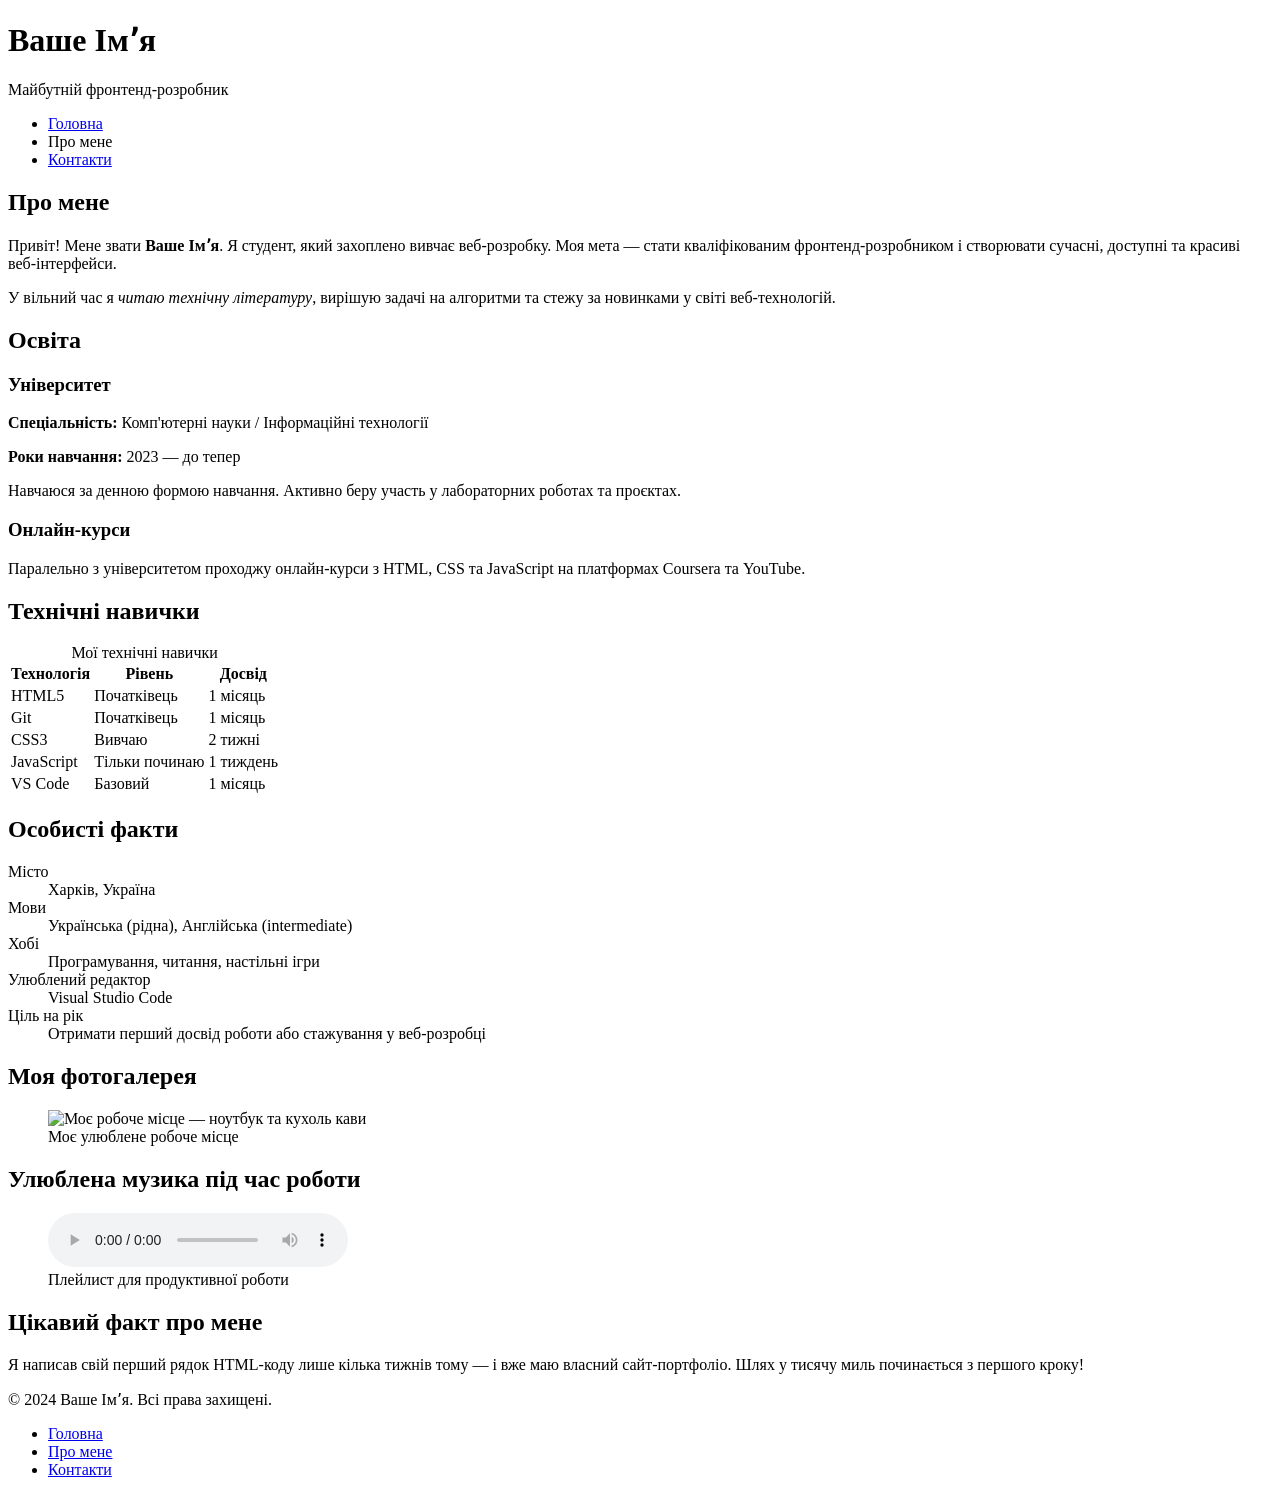
==== about.html @ 715c42d1 "feat: create about.html with personal info and skills table" ====
<!DOCTYPE html>
<html lang="uk">
<head>
    <meta charset="UTF-8">
    <meta name="viewport" content="width=device-width, initial-scale=1.0">
    <meta name="description" content="Про мене — освіта, навички та досвід">
    <meta name="author" content="Ваше Імʼя">
    <title>Про мене — Портфоліо</title>
</head>
<body>

    <header>
        <h1>Ваше Імʼя</h1>
        <p>Майбутній фронтенд-розробник</p>
        <nav>
            <ul>
                <li><a href="index.html">Головна</a></li>
                <li>Про мене</li>
                <li><a href="contacts.html">Контакти</a></li>
            </ul>
        </nav>
    </header>

    <main>

        <section>
            <h2>Про мене</h2>
            <p>
                Привіт! Мене звати <strong>Ваше Імʼя</strong>. Я студент, який захоплено вивчає
                веб-розробку. Моя мета — стати кваліфікованим фронтенд-розробником і створювати
                сучасні, доступні та красиві веб-інтерфейси.
            </p>
            <p>
                У вільний час я <em>читаю технічну літературу</em>, вирішую задачі на алгоритми
                та стежу за новинками у світі веб-технологій.
            </p>
        </section>

        <section>
            <h2>Освіта</h2>

            <article>
                <h3>Університет</h3>
                <p><strong>Спеціальність:</strong> Комп'ютерні науки / Інформаційні технології</p>
                <p><strong>Роки навчання:</strong> 2023 — до тепер</p>
                <p>Навчаюся за денною формою навчання. Активно беру участь у лабораторних роботах та проєктах.</p>
            </article>

            <article>
                <h3>Онлайн-курси</h3>
                <p>Паралельно з університетом проходжу онлайн-курси з HTML, CSS та JavaScript на платформах Coursera та YouTube.</p>
            </article>
        </section>

        <section>
            <h2>Технічні навички</h2>
            <table>
                <caption>Мої технічні навички</caption>
                <thead>
                    <tr>
                        <th>Технологія</th>
                        <th>Рівень</th>
                        <th>Досвід</th>
                    </tr>
                </thead>
                <tbody>
                    <tr>
                        <td>HTML5</td>
                        <td>Початківець</td>
                        <td>1 місяць</td>
                    </tr>
                    <tr>
                        <td>Git</td>
                        <td>Початківець</td>
                        <td>1 місяць</td>
                    </tr>
                    <tr>
                        <td>CSS3</td>
                        <td>Вивчаю</td>
                        <td>2 тижні</td>
                    </tr>
                    <tr>
                        <td>JavaScript</td>
                        <td>Тільки починаю</td>
                        <td>1 тиждень</td>
                    </tr>
                    <tr>
                        <td>VS Code</td>
                        <td>Базовий</td>
                        <td>1 місяць</td>
                    </tr>
                </tbody>
            </table>
        </section>

        <section>
            <h2>Особисті факти</h2>
            <dl>
                <dt>Місто</dt>
                <dd>Харків, Україна</dd>

                <dt>Мови</dt>
                <dd>Українська (рідна), Англійська (intermediate)</dd>

                <dt>Хобі</dt>
                <dd>Програмування, читання, настільні ігри</dd>

                <dt>Улюблений редактор</dt>
                <dd>Visual Studio Code</dd>

                <dt>Ціль на рік</dt>
                <dd>Отримати перший досвід роботи або стажування у веб-розробці</dd>
            </dl>
        </section>

        <section>
            <h2>Моя фотогалерея</h2>
            <figure>
                <img
                    src="images/workspace.jpg"
                    alt="Моє робоче місце — ноутбук та кухоль кави"
                    width="400"
                >
                <figcaption>Моє улюблене робоче місце</figcaption>
            </figure>
        </section>

        <section>
            <h2>Улюблена музика під час роботи</h2>
            <figure>
                <audio controls>
                    <source src="audio/music.mp3" type="audio/mpeg">
                    Ваш браузер не підтримує відтворення аудіо.
                </audio>
                <figcaption>Плейлист для продуктивної роботи</figcaption>
            </figure>
        </section>

        <aside>
            <h2>Цікавий факт про мене</h2>
            <p>Я написав свій перший рядок HTML-коду лише кілька тижнів тому — і вже маю власний сайт-портфоліо. Шлях у тисячу миль починається з першого кроку!</p>
        </aside>

    </main>

    <footer>
        <p>&copy; 2024 Ваше Імʼя. Всі права захищені.</p>
        <nav>
            <ul>
                <li><a href="index.html">Головна</a></li>
                <li><a href="about.html">Про мене</a></li>
                <li><a href="contacts.html">Контакти</a></li>
            </ul>
        </nav>
    </footer>

</body>
</html>
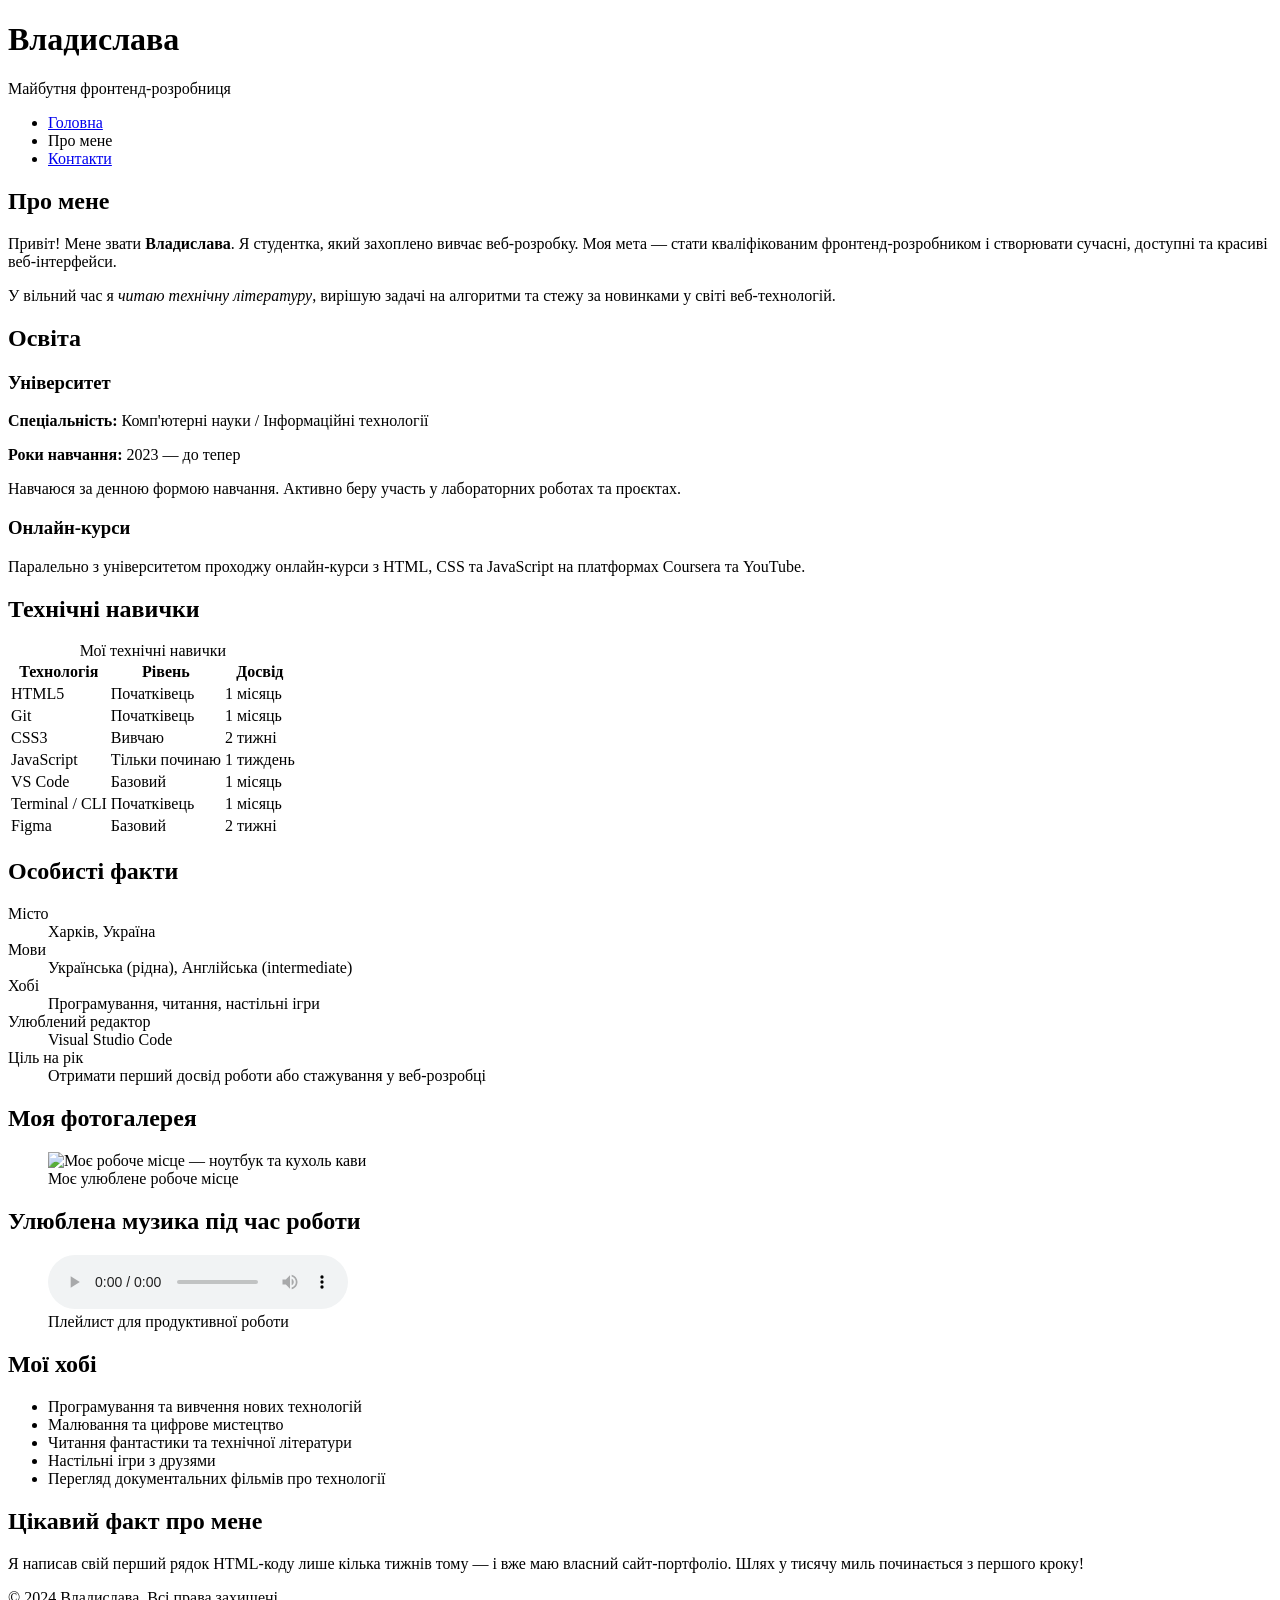
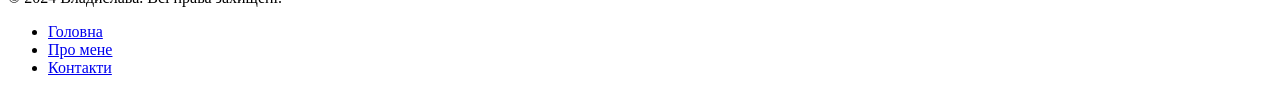
==== commit 3326bee5: "feat: add hobbies section and expand skills table" ====
--- a/about.html
+++ b/about.html
@@ -4,14 +4,14 @@
     <meta charset="UTF-8">
     <meta name="viewport" content="width=device-width, initial-scale=1.0">
     <meta name="description" content="Про мене — освіта, навички та досвід">
-    <meta name="author" content="Ваше Імʼя">
+    <meta name="author" content="Владислава">
     <title>Про мене — Портфоліо</title>
 </head>
 <body>
 
     <header>
-        <h1>Ваше Імʼя</h1>
-        <p>Майбутній фронтенд-розробник</p>
+        <h1>Владислава</h1>
+        <p>Майбутня фронтенд-розробниця</p>
         <nav>
             <ul>
                 <li><a href="index.html">Головна</a></li>
@@ -26,7 +26,7 @@
         <section>
             <h2>Про мене</h2>
             <p>
-                Привіт! Мене звати <strong>Ваше Імʼя</strong>. Я студент, який захоплено вивчає
+                Привіт! Мене звати <strong>Владислава</strong>. Я студентка, який захоплено вивчає
                 веб-розробку. Моя мета — стати кваліфікованим фронтенд-розробником і створювати
                 сучасні, доступні та красиві веб-інтерфейси.
             </p>
@@ -89,6 +89,16 @@
                         <td>Базовий</td>
                         <td>1 місяць</td>
                     </tr>
+                    <tr>
+                        <td>Terminal / CLI</td>
+                        <td>Початківець</td>
+                        <td>1 місяць</td>
+                    </tr>
+                    <tr>
+                        <td>Figma</td>
+                        <td>Базовий</td>
+                        <td>2 тижні</td>
+                    </tr>
                 </tbody>
             </table>
         </section>
@@ -136,6 +146,18 @@
             </figure>
         </section>
 
+
+        <section>
+            <h2>Мої хобі</h2>
+            <ul>
+                <li>Програмування та вивчення нових технологій</li>
+                <li>Малювання та цифрове мистецтво</li>
+                <li>Читання фантастики та технічної літератури</li>
+                <li>Настільні ігри з друзями</li>
+                <li>Перегляд документальних фільмів про технології</li>
+            </ul>
+        </section>
+
         <aside>
             <h2>Цікавий факт про мене</h2>
             <p>Я написав свій перший рядок HTML-коду лише кілька тижнів тому — і вже маю власний сайт-портфоліо. Шлях у тисячу миль починається з першого кроку!</p>
@@ -144,7 +166,7 @@
     </main>
 
     <footer>
-        <p>&copy; 2024 Ваше Імʼя. Всі права захищені.</p>
+        <p>&copy; 2024 Владислава. Всі права захищені.</p>
         <nav>
             <ul>
                 <li><a href="index.html">Головна</a></li>
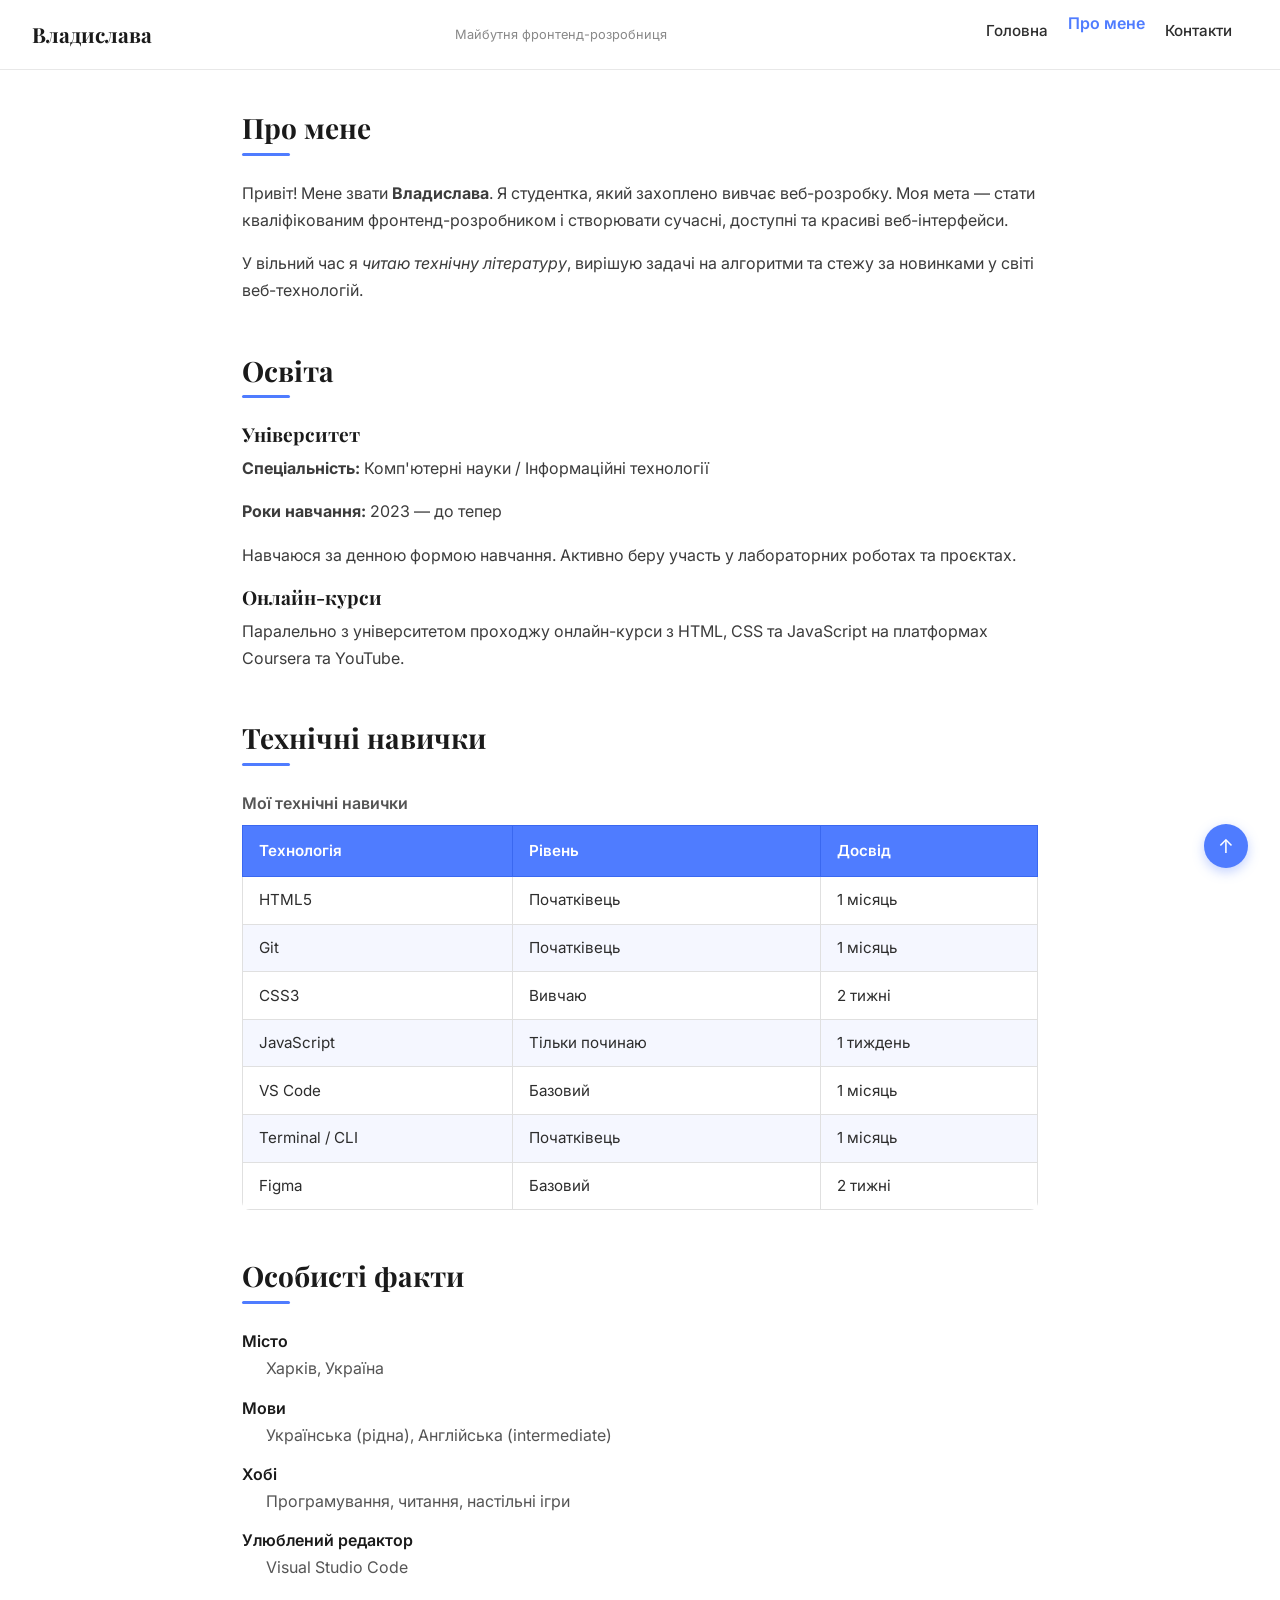
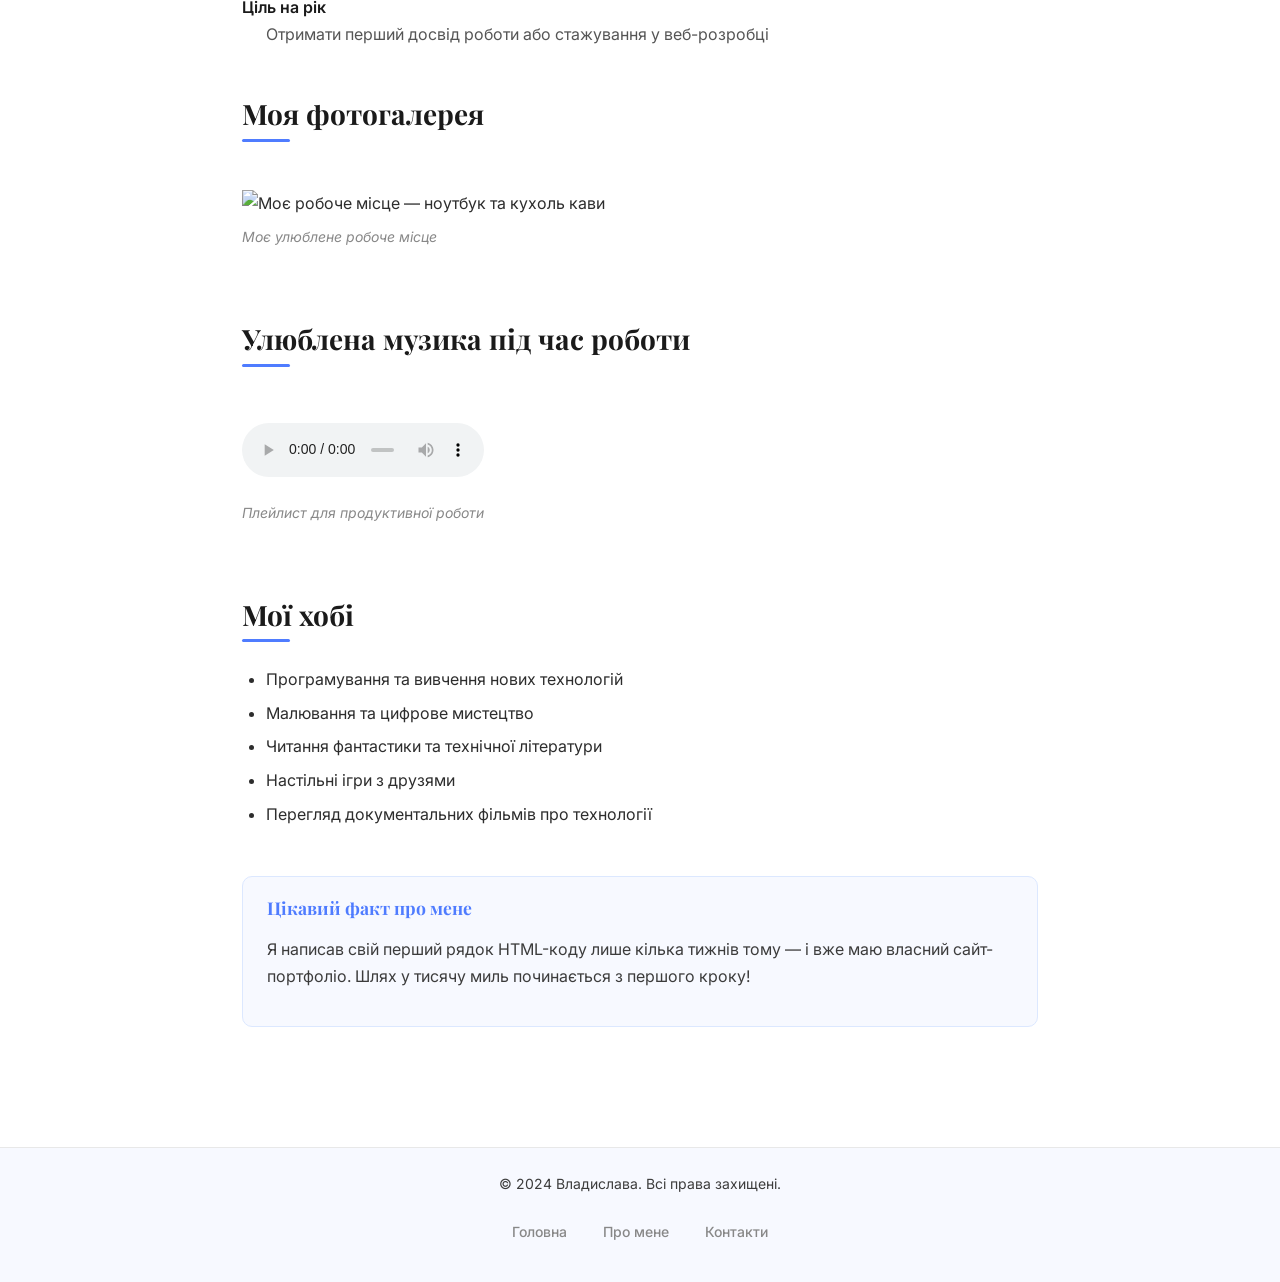
==== commit 7a9636b0: "feat: connect CSS and add semantic classes to HTML" ====
--- a/about.html
+++ b/about.html
@@ -5,17 +5,21 @@
     <meta name="viewport" content="width=device-width, initial-scale=1.0">
     <meta name="description" content="Про мене — освіта, навички та досвід">
     <meta name="author" content="Владислава">
+    <link rel="preconnect" href="https://fonts.googleapis.com">
+    <link rel="preconnect" href="https://fonts.gstatic.com" crossorigin>
+    <link href="https://fonts.googleapis.com/css2?family=Inter:wght@400;500;600;700&family=Playfair+Display:wght@700&display=swap" rel="stylesheet">
+    <link rel="stylesheet" href="styles.css">
     <title>Про мене — Портфоліо</title>
 </head>
 <body>
 
-    <header>
+    <header id="site-header">
         <h1>Владислава</h1>
         <p>Майбутня фронтенд-розробниця</p>
         <nav>
-            <ul>
+            <ul class="nav-menu">
                 <li><a href="index.html">Головна</a></li>
-                <li>Про мене</li>
+                <li class="current">Про мене</li>
                 <li><a href="contacts.html">Контакти</a></li>
             </ul>
         </nav>
@@ -54,7 +58,7 @@
 
         <section>
             <h2>Технічні навички</h2>
-            <table>
+            <table class="skills-table">
                 <caption>Мої технічні навички</caption>
                 <thead>
                     <tr>
@@ -168,7 +172,7 @@
     <footer>
         <p>&copy; 2024 Владислава. Всі права захищені.</p>
         <nav>
-            <ul>
+            <ul class="nav-menu">
                 <li><a href="index.html">Головна</a></li>
                 <li><a href="about.html">Про мене</a></li>
                 <li><a href="contacts.html">Контакти</a></li>
@@ -176,5 +180,8 @@
         </nav>
     </footer>
 
+
+    <a href="#site-header" id="back-to-top" title="Нагору">↑</a>
+
 </body>
 </html>
--- a/styles.css
+++ b/styles.css
@@ -0,0 +1,573 @@
+/* ===== Підключення шрифту з Google Fonts ===== */
+@import url('https://fonts.googleapis.com/css2?family=Inter:wght@400;500;600;700&family=Playfair+Display:wght@700&display=swap');
+
+/* ===== Загальні стилі (Reset & Base) ===== */
+*,
+*::before,
+*::after {
+    box-sizing: border-box;
+}
+
+body {
+    margin: 0;
+    padding: 0;
+    font-family: 'Inter', Arial, sans-serif;
+    font-size: 1rem;
+    line-height: 1.7;
+    color: #2d2d2d;
+    background-color: #ffffff;
+    padding-top: 70px; /* компенсація фіксованого хедера */
+}
+
+/* Селектор елемента */
+h1, h2, h3 {
+    font-family: 'Playfair Display', Georgia, serif;
+    color: #1a1a1a;
+    line-height: 1.3;
+}
+
+h1 {
+    font-size: 2.5rem;
+    margin: 0 0 0.5rem 0;
+}
+
+h2 {
+    font-size: 1.75rem;
+    margin: 0 0 1rem 0;
+    position: relative;
+    padding-bottom: 0.5rem;
+}
+
+/* Псевдоелемент ::after — декоративна лінія під h2 */
+h2::after {
+    content: "";
+    display: block;
+    width: 48px;
+    height: 3px;
+    background-color: #4f7cff;
+    border-radius: 2px;
+    margin-top: 0.4rem;
+}
+
+h3 {
+    font-size: 1.2rem;
+    margin: 0 0 0.5rem 0;
+}
+
+p {
+    margin: 0 0 1rem 0;
+    color: rgb(60, 60, 60);
+}
+
+/* Псевдоелемент ::before — лапки перед blockquote */
+blockquote {
+    margin: 1.5rem 0;
+    padding: 1rem 1.5rem;
+    border-left: 4px solid #4f7cff;
+    background-color: #f7f9ff;
+    border-radius: 0 8px 8px 0;
+    font-style: italic;
+    color: hsl(225, 10%, 35%);
+    position: relative;
+}
+
+blockquote::before {
+    content: "\201C";
+    font-size: 3rem;
+    color: #4f7cff;
+    line-height: 0;
+    position: absolute;
+    top: 1.5rem;
+    left: -0.2rem;
+    opacity: 0.3;
+}
+
+img {
+    max-width: 100%;
+    height: auto;
+    display: block;
+}
+
+/* ===== Хедер та навігація ===== */
+
+/* Селектор ідентифікатора */
+#site-header {
+    position: fixed;
+    top: 0;
+    left: 0;
+    width: 100%;
+    z-index: 100;
+    background-color: #ffffff;
+    border-bottom: 1px solid #e8e8e8;
+    padding: 0 2rem;
+    height: 70px;
+    display: flex;
+    align-items: center;
+    justify-content: space-between;
+}
+
+#site-header h1 {
+    font-size: 1.3rem;
+    margin: 0;
+    color: #1a1a1a;
+}
+
+#site-header p {
+    font-size: 0.8rem;
+    margin: 0;
+    color: #888;
+}
+
+/* Навігаційне меню */
+.nav-menu {
+    list-style: none;
+    margin: 0;
+    padding: 0;
+    display: flex;
+    gap: 0.25rem;
+}
+
+/* Комбінований селектор (нащадок) */
+nav ul li {
+    display: inline-block;
+}
+
+/* Комбінований селектор (дочірній) */
+.nav-menu > li > a {
+    display: block;
+    padding: 0.5rem 1rem;
+    text-decoration: none;
+    color: #2d2d2d;
+    font-size: 0.95rem;
+    font-weight: 500;
+    border-radius: 6px;
+    transition: background-color 0.2s, color 0.2s;
+}
+
+/* Псевдоклас :hover */
+.nav-menu > li > a:hover {
+    background-color: #f0f4ff;
+    color: #4f7cff;
+}
+
+/* Псевдоклас :active */
+.nav-menu > li > a:active {
+    background-color: #e0e8ff;
+    color: #3060ee;
+}
+
+/* Псевдоклас :focus */
+.nav-menu > li > a:focus {
+    outline: 2px solid #4f7cff;
+    outline-offset: 2px;
+}
+
+/* Поточна сторінка в меню */
+.nav-menu li.current {
+    font-weight: 600;
+    color: #4f7cff;
+}
+
+/* ===== Основний контент ===== */
+main {
+    max-width: 860px;
+    margin: 0 auto;
+    padding: 2.5rem 2rem;
+}
+
+section {
+    margin-bottom: 3rem;
+}
+
+/* Селектор класу */
+.section-intro {
+    font-size: 1.1rem;
+    color: #555;
+    max-width: 640px;
+}
+
+/* ===== Aside ===== */
+aside {
+    background-color: #f7f9ff;
+    border: 1px solid #dce8ff;
+    border-radius: 10px;
+    padding: 1.25rem 1.5rem;
+    margin: 2rem 0;
+}
+
+aside h2 {
+    font-size: 1.1rem;
+    color: #4f7cff;
+    margin-bottom: 0.5rem;
+}
+
+aside h2::after {
+    display: none;
+}
+
+/* ===== Зображення у figure ===== */
+figure {
+    margin: 1.5rem 0;
+    position: relative; /* для position: absolute на badge */
+    display: inline-block;
+}
+
+/* Селектор класу для контейнера аватара */
+.avatar-container {
+    position: relative;
+    display: inline-block;
+    overflow: hidden;
+    border-radius: 12px;
+}
+
+.avatar-container img {
+    display: block;
+    border-radius: 12px;
+    border: 3px solid #e8e8e8;
+}
+
+/* position: absolute — бейдж поверх фото */
+.avatar-badge {
+    position: absolute;
+    bottom: 12px;
+    right: 12px;
+    background-color: #4f7cff;
+    color: #ffffff;
+    font-size: 0.75rem;
+    font-weight: 600;
+    padding: 0.25rem 0.6rem;
+    border-radius: 20px;
+    z-index: 2;
+}
+
+figcaption {
+    font-size: 0.875rem;
+    color: #888;
+    margin-top: 0.5rem;
+    font-style: italic;
+}
+
+/* ===== Списки ===== */
+ul, ol {
+    padding-left: 1.5rem;
+    margin: 0.5rem 0 1rem 0;
+}
+
+li {
+    margin-bottom: 0.4rem;
+}
+
+/* Псевдоелемент ::before — іконка перед li у .skills-list */
+.skills-list {
+    list-style: none;
+    padding-left: 0;
+}
+
+.skills-list li::before {
+    content: "→";
+    color: #4f7cff;
+    font-weight: 700;
+    margin-right: 0.5rem;
+}
+
+/* ===== Посилання (LVHA порядок) ===== */
+a:link {
+    color: #4f7cff;
+    text-decoration: none;
+}
+
+a:visited {
+    color: #7a5ccc;
+}
+
+a:hover {
+    color: #2248d0;
+    text-decoration: underline;
+}
+
+a:active {
+    color: #1030b0;
+}
+
+a:focus {
+    outline: 2px solid #4f7cff;
+    outline-offset: 2px;
+    border-radius: 2px;
+}
+
+/* ===== Таблиця ===== */
+.skills-table {
+    width: 100%;
+    border-collapse: collapse;
+    margin: 1rem 0 1.5rem 0;
+    font-size: 0.95rem;
+    border-radius: 8px;
+    overflow: hidden;
+}
+
+.skills-table caption {
+    font-weight: 600;
+    font-size: 1rem;
+    margin-bottom: 0.5rem;
+    text-align: left;
+    color: #555;
+}
+
+/* Стилізація th */
+.skills-table th {
+    background-color: #4f7cff;
+    color: #ffffff;
+    font-weight: 600;
+    padding: 0.75rem 1rem;
+    text-align: left;
+    border: 1px solid #3a68f0;
+}
+
+/* Стилізація td */
+.skills-table td {
+    padding: 0.65rem 1rem;
+    border: 1px solid #e0e0e0;
+    color: #2d2d2d;
+}
+
+/* Зебра — псевдоклас :nth-child(even) */
+.skills-table tbody tr:nth-child(even) {
+    background-color: #f5f7ff;
+}
+
+.skills-table tbody tr:nth-child(odd) {
+    background-color: #ffffff;
+}
+
+/* Псевдоклас tr:hover */
+.skills-table tbody tr:hover {
+    background-color: #eaf0ff;
+}
+
+/* ===== Список визначень ===== */
+dl {
+    margin: 0.5rem 0 1rem 0;
+}
+
+dt {
+    font-weight: 600;
+    color: #1a1a1a;
+    margin-top: 0.75rem;
+}
+
+dd {
+    margin-left: 1.5rem;
+    color: #555;
+}
+
+/* ===== Форма ===== */
+.contact-form {
+    max-width: 600px;
+}
+
+fieldset {
+    border: 1px solid #dce8ff;
+    border-radius: 10px;
+    padding: 1.25rem 1.5rem;
+    margin-bottom: 1.5rem;
+}
+
+legend {
+    font-weight: 600;
+    font-size: 0.95rem;
+    color: #4f7cff;
+    padding: 0 0.5rem;
+}
+
+/* Стилізація label */
+label {
+    display: block;
+    font-size: 0.9rem;
+    font-weight: 500;
+    color: #2d2d2d;
+    margin-bottom: 0.3rem;
+    margin-top: 0.75rem;
+}
+
+/* Селектор атрибута */
+input[type="text"],
+input[type="email"],
+input[type="tel"] {
+    width: 100%;
+    padding: 0.6rem 0.9rem;
+    border: 1.5px solid #ddd;
+    border-radius: 8px;
+    font-family: 'Inter', Arial, sans-serif;
+    font-size: 0.95rem;
+    color: #2d2d2d;
+    background-color: #fafafa;
+    transition: border-color 0.2s, box-shadow 0.2s;
+}
+
+/* :focus для полів вводу */
+input[type="text"]:focus,
+input[type="email"]:focus,
+input[type="tel"]:focus {
+    outline: none;
+    border-color: #4f7cff;
+    box-shadow: 0 0 0 3px rgba(79, 124, 255, 0.15);
+    background-color: #fff;
+}
+
+textarea {
+    width: 100%;
+    padding: 0.6rem 0.9rem;
+    border: 1.5px solid #ddd;
+    border-radius: 8px;
+    font-family: 'Inter', Arial, sans-serif;
+    font-size: 0.95rem;
+    color: #2d2d2d;
+    background-color: #fafafa;
+    resize: vertical;
+    min-height: 120px;
+    transition: border-color 0.2s, box-shadow 0.2s;
+}
+
+textarea:focus {
+    outline: none;
+    border-color: #4f7cff;
+    box-shadow: 0 0 0 3px rgba(79, 124, 255, 0.15);
+    background-color: #fff;
+}
+
+select {
+    width: 100%;
+    padding: 0.6rem 0.9rem;
+    border: 1.5px solid #ddd;
+    border-radius: 8px;
+    font-family: 'Inter', Arial, sans-serif;
+    font-size: 0.95rem;
+    color: #2d2d2d;
+    background-color: #fafafa;
+    cursor: pointer;
+}
+
+select:focus {
+    outline: none;
+    border-color: #4f7cff;
+    box-shadow: 0 0 0 3px rgba(79, 124, 255, 0.15);
+}
+
+/* Radio та checkbox */
+input[type="radio"],
+input[type="checkbox"] {
+    accent-color: #4f7cff;
+    margin-right: 0.4rem;
+    cursor: pointer;
+}
+
+/* Label поруч з radio — інлайн */
+label:has(input[type="radio"]),
+label:has(input[type="checkbox"]) {
+    display: inline-flex;
+    align-items: center;
+    margin-right: 1.25rem;
+    font-weight: 400;
+    cursor: pointer;
+}
+
+/* Кнопка відправки */
+button[type="submit"] {
+    display: inline-block;
+    margin-top: 1rem;
+    padding: 0.7rem 2rem;
+    background-color: #4f7cff;
+    color: #ffffff;
+    font-family: 'Inter', Arial, sans-serif;
+    font-size: 1rem;
+    font-weight: 600;
+    border: none;
+    border-radius: 8px;
+    cursor: pointer;
+    transition: background-color 0.2s, transform 0.1s;
+}
+
+button[type="submit"]:hover {
+    background-color: #3060ee;
+}
+
+button[type="submit"]:active {
+    background-color: #2248d0;
+    transform: translateY(1px);
+}
+
+button[type="submit"]:focus {
+    outline: 2px solid #4f7cff;
+    outline-offset: 3px;
+}
+
+/* ===== Медіа-елементи ===== */
+video, audio {
+    width: 100%;
+    max-width: 600px;
+    border-radius: 8px;
+    margin: 0.5rem 0;
+}
+
+/* ===== Overflow — блок з обмеженою висотою ===== */
+.scroll-box {
+    max-height: 200px;
+    overflow-y: auto;
+    border: 1px solid #e0e0e0;
+    border-radius: 8px;
+    padding: 1rem;
+    background-color: #fafafa;
+}
+
+/* ===== Кнопка "Нагору" (position: fixed) ===== */
+#back-to-top {
+    position: fixed;
+    bottom: 2rem;
+    right: 2rem;
+    width: 44px;
+    height: 44px;
+    background-color: #4f7cff;
+    color: #ffffff;
+    border: none;
+    border-radius: 50%;
+    font-size: 1.2rem;
+    cursor: pointer;
+    z-index: 99;
+    display: flex;
+    align-items: center;
+    justify-content: center;
+    box-shadow: 0 4px 12px rgba(79, 124, 255, 0.35);
+    transition: background-color 0.2s, transform 0.2s;
+    text-decoration: none;
+}
+
+#back-to-top:hover {
+    background-color: #3060ee;
+    transform: translateY(-2px);
+}
+
+/* ===== Футер ===== */
+footer {
+    background-color: #f7f9ff;
+    border-top: 1px solid #e8e8e8;
+    padding: 1.5rem 2rem;
+    text-align: center;
+    font-size: 0.875rem;
+    color: #888;
+    margin-top: 3rem;
+}
+
+footer .nav-menu {
+    justify-content: center;
+    margin-top: 0.75rem;
+}
+
+footer .nav-menu > li > a {
+    font-size: 0.875rem;
+    color: #888;
+}
+
+footer .nav-menu > li > a:hover {
+    color: #4f7cff;
+    background-color: transparent;
+}
